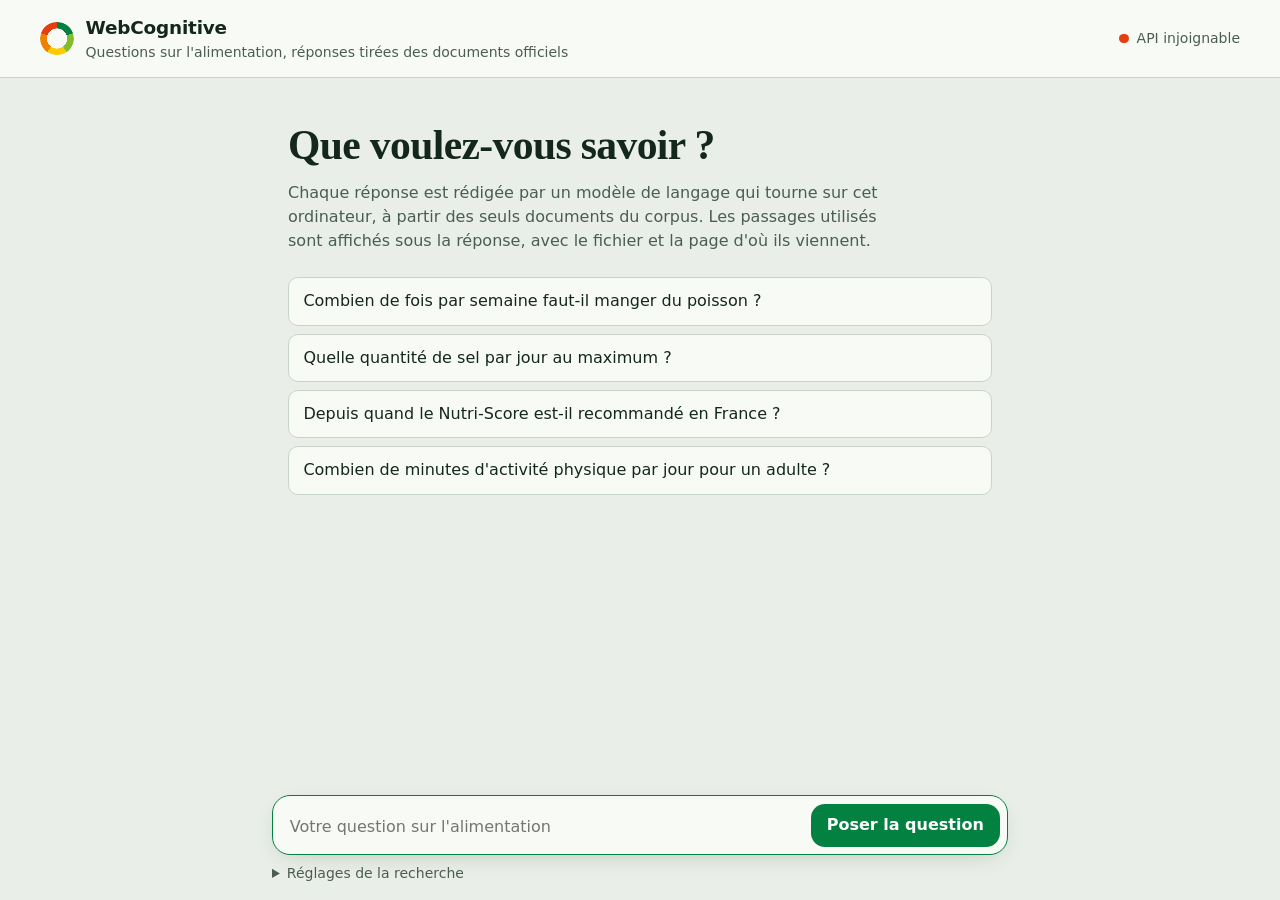
==== frontend/index.html @ bd2d9427 "Étape 6 : interface web de chat (HTML, CSS, JavaScript) - frontend/ : conversation, réponses avec ci" ====
<!doctype html>
<html lang="fr">
<head>
  <meta charset="utf-8">
  <meta name="viewport" content="width=device-width, initial-scale=1">
  <title>WebCognitive — Nutrition</title>
  <link rel="stylesheet" href="style.css">
</head>
<body>
  <header class="entete">
    <div class="marque">
      <span class="logo" aria-hidden="true"></span>
      <div>
        <h1>WebCognitive</h1>
        <p class="sous-titre">Questions sur l'alimentation, réponses tirées des documents officiels</p>
      </div>
    </div>
    <div class="etat" id="etat" role="status" aria-live="polite">
      <span class="pastille" data-etat="attente"></span><span id="etat-texte">Connexion à l'API…</span>
    </div>
  </header>

  <main class="principal">
    <section class="accueil" id="accueil">
      <h2>Que voulez-vous savoir&nbsp;?</h2>
      <p>Chaque réponse est rédigée par un modèle de langage qui tourne sur cet ordinateur, à partir
        des seuls documents du corpus. Les passages utilisés sont affichés sous la réponse, avec le
        fichier et la page d'où ils viennent.</p>
      <ul class="suggestions" id="suggestions" aria-label="Exemples de questions">
        <li><button type="button">Combien de fois par semaine faut-il manger du poisson ?</button></li>
        <li><button type="button">Quelle quantité de sel par jour au maximum ?</button></li>
        <li><button type="button">Depuis quand le Nutri-Score est-il recommandé en France ?</button></li>
        <li><button type="button">Combien de minutes d'activité physique par jour pour un adulte ?</button></li>
      </ul>
    </section>

    <ol class="conversation" id="conversation" aria-live="polite" aria-label="Conversation"></ol>
  </main>

  <footer class="saisie">
    <form id="formulaire" class="formulaire">
      <label for="question" class="visuellement-cache">Votre question</label>
      <textarea id="question" name="question" rows="1" maxlength="1000" required
                placeholder="Votre question sur l'alimentation"></textarea>
      <button type="submit" id="envoyer">Poser la question</button>
    </form>

    <details class="reglages">
      <summary>Réglages de la recherche</summary>
      <div class="reglages-grille">
        <label>Passages consultés
          <input type="number" id="k" min="1" max="20" value="5">
        </label>
        <label>Seuil de pertinence
          <input type="number" id="seuil" min="0" max="1" step="0.05" value="0.30">
        </label>
        <label>Format des documents
          <select id="format">
            <option value="">Tous</option>
            <option value="pdf">PDF</option>
            <option value="html">Pages web</option>
            <option value="docx">Word</option>
            <option value="txt">Texte</option>
          </select>
        </label>
        <label>Modèle de langage
          <input type="text" id="modele" value="mistral" spellcheck="false">
        </label>
      </div>
      <div class="reglages-actions">
        <button type="button" id="indexer" class="secondaire">Réindexer le corpus</button>
        <span id="indexation-etat" role="status" aria-live="polite"></span>
      </div>
    </details>
  </footer>

  <template id="modele-question">
    <li class="tour tour-question"><p class="bulle"></p></li>
  </template>

  <template id="modele-reponse">
    <li class="tour tour-reponse">
      <article class="reponse">
        <p class="reponse-texte"></p>
        <p class="reponse-note"></p>
        <section class="sources" hidden>
          <h3 class="sources-titre"></h3>
          <ol class="sources-liste"></ol>
          <details class="sources-autres" hidden>
            <summary></summary>
            <ol class="sources-liste"></ol>
          </details>
        </section>
      </article>
    </li>
  </template>

  <template id="modele-source">
    <li class="source">
      <div class="source-tete">
        <span class="source-numero"></span>
        <div class="source-origine">
          <span class="source-fichier"></span>
          <span class="source-position"></span>
        </div>
        <span class="pertinence" role="img"><i></i><i></i><i></i><i></i><i></i></span>
      </div>
      <p class="source-titre"></p>
      <details class="source-extrait">
        <summary>Voir le passage</summary>
        <blockquote></blockquote>
      </details>
    </li>
  </template>

  <script src="app.js"></script>
</body>
</html>
---- frontend/style.css ----
/* WebCognitive — interface de chat (étape 6)
   Polices du système uniquement : l'application fonctionne hors ligne. */

:root {
  --fond: #e9efe8;
  --surface: #f8faf6;
  --encre: #14271d;
  --encre-douce: #4b5d52;
  --trait: #c9d4c9;
  --vert: #038141;          /* vert foncé du Nutri-Score */
  --vert-fonce: #02612f;
  --alerte: #a33a12;

  /* échelle de pertinence, couleurs du Nutri-Score */
  --n1: #038141; --n2: #85bb2f; --n3: #fecb02; --n4: #ee8100; --n5: #e63e11;

  --lecture: "Iowan Old Style", "Charter", "Bitstream Charter", "Sitka Text", Cambria, Georgia, serif;
  --interface: system-ui, -apple-system, "Segoe UI", Roboto, "Helvetica Neue", Arial, sans-serif;

  --colonne: 46rem;
  --rayon: 14px;
}

* { box-sizing: border-box; }
html { -webkit-text-size-adjust: 100%; }
body {
  margin: 0;
  min-height: 100vh;
  display: flex;
  flex-direction: column;
  background: var(--fond);
  color: var(--encre);
  font: 16px/1.5 var(--interface);
}
button, input, select, textarea { font: inherit; color: inherit; }
:focus-visible { outline: 3px solid var(--vert); outline-offset: 2px; }
.visuellement-cache { position: absolute; width: 1px; height: 1px; overflow: hidden; clip: rect(0 0 0 0); }

/* ---------------------------------------------------------------- en-tête */

.entete {
  display: flex; align-items: center; justify-content: space-between; gap: 1rem; flex-wrap: wrap;
  padding: 0.9rem clamp(1rem, 4vw, 2.5rem);
  border-bottom: 1px solid var(--trait);
  background: var(--surface);
}
.marque { display: flex; align-items: center; gap: 0.75rem; }
.logo {
  width: 2.1rem; height: 2.1rem; border-radius: 50%; flex: none;
  background: conic-gradient(var(--n1) 0 20%, var(--n2) 0 40%, var(--n3) 0 60%, var(--n4) 0 80%, var(--n5) 0);
  -webkit-mask: radial-gradient(circle, transparent 42%, #000 43%);
          mask: radial-gradient(circle, transparent 42%, #000 43%);
}
.entete h1 { margin: 0; font-size: 1.15rem; letter-spacing: -0.01em; }
.sous-titre { margin: 0; font-size: 0.875rem; color: var(--encre-douce); }
.etat { display: flex; align-items: center; gap: 0.5rem; font-size: 0.875rem; color: var(--encre-douce); }
.pastille { width: 0.6rem; height: 0.6rem; border-radius: 50%; background: var(--trait); flex: none; }
.pastille[data-etat="ok"] { background: var(--vert); }
.pastille[data-etat="partiel"] { background: var(--n3); }
.pastille[data-etat="erreur"] { background: var(--n5); }

/* ---------------------------------------------------------------- zone principale */

.principal {
  flex: 1;
  width: 100%; max-width: var(--colonne);
  margin: 0 auto;
  padding: clamp(1.5rem, 5vh, 3rem) 1rem 2rem;
}

.accueil h2 {
  font: 600 clamp(1.9rem, 4.5vw, 2.6rem)/1.1 var(--lecture);
  letter-spacing: -0.015em;
  margin: 0 0 0.75rem;
}
.accueil p { max-width: 38rem; margin: 0 0 1.5rem; color: var(--encre-douce); }
.suggestions { list-style: none; margin: 0; padding: 0; display: grid; gap: 0.5rem; }
.suggestions button {
  width: 100%; text-align: left; cursor: pointer;
  padding: 0.7rem 0.9rem;
  background: var(--surface); border: 1px solid var(--trait); border-radius: 10px;
}
.suggestions button:hover { border-color: var(--vert); }

.conversation { list-style: none; margin: 0; padding: 0; display: flex; flex-direction: column; gap: 1.75rem; }

.tour-question { display: flex; justify-content: flex-end; }
.bulle {
  margin: 0; max-width: 85%;
  padding: 0.65rem 1rem;
  background: var(--encre); color: var(--surface);
  border-radius: var(--rayon) var(--rayon) 4px var(--rayon);
  white-space: pre-wrap;
}

/* ---------------------------------------------------------------- réponse */

.reponse-texte {
  margin: 0;
  font: 1.125rem/1.65 var(--lecture);
  white-space: pre-wrap;
}
.reponse-note { margin: 0.5rem 0 0; font-size: 0.875rem; color: var(--encre-douce); }
.reponse-note:empty { display: none; }

.tour-reponse.attente .reponse-texte { color: var(--encre-douce); font-style: italic; }
.tour-reponse.hors-corpus .reponse {
  padding: 0.9rem 1rem;
  border: 1px dashed var(--encre-douce); border-radius: var(--rayon);
}
.tour-reponse.erreur .reponse-texte { color: var(--alerte); font-family: var(--interface); font-size: 1rem; }

.citation {
  display: inline-flex; align-items: center; justify-content: center;
  min-width: 1.45rem; height: 1.45rem; padding: 0 0.3rem; margin: 0 0.1rem;
  vertical-align: 0.15em;
  font: 600 0.75rem/1 var(--interface);
  color: var(--surface); background: var(--vert);
  border: 0; border-radius: 6px; cursor: pointer;
}
.citation:hover { background: var(--vert-fonce); }

/* ---------------------------------------------------------------- sources */

.sources { margin-top: 1.1rem; }
.sources-titre { margin: 0 0 0.5rem; font-size: 0.875rem; font-weight: 600; color: var(--encre-douce); }
.sources-liste { list-style: none; margin: 0; padding: 0; display: grid; gap: 0.5rem; }

.source {
  padding: 0.7rem 0.85rem;
  background: var(--surface);
  border: 1px solid var(--trait);
  border-left: 4px solid var(--vert);
  border-radius: 6px var(--rayon) var(--rayon) 6px;
}
.source.non-citee { border-left-color: var(--trait); }
.source.surlignee { box-shadow: 0 0 0 3px color-mix(in srgb, var(--vert) 35%, transparent); }

.source-tete { display: flex; align-items: center; gap: 0.65rem; }
.source-numero {
  flex: none; min-width: 1.45rem; height: 1.45rem; padding: 0 0.3rem;
  display: inline-flex; align-items: center; justify-content: center;
  font-size: 0.75rem; font-weight: 600; border-radius: 6px;
  background: var(--encre); color: var(--surface);
}
.source.non-citee .source-numero { background: var(--trait); color: var(--encre); }
.source-origine { flex: 1; min-width: 0; display: flex; flex-wrap: wrap; column-gap: 0.5rem; }
.source-fichier { font-weight: 600; overflow-wrap: anywhere; }
.source-position { color: var(--encre-douce); }
.source-titre { margin: 0.2rem 0 0; font-size: 0.875rem; color: var(--encre-douce); }

.pertinence { flex: none; display: inline-flex; gap: 2px; }
.pertinence i { width: 0.55rem; height: 0.85rem; border-radius: 2px; background: var(--trait); }
.pertinence[data-niveau="5"] i:nth-child(-n+5),
.pertinence[data-niveau="4"] i:nth-child(-n+4),
.pertinence[data-niveau="3"] i:nth-child(-n+3),
.pertinence[data-niveau="2"] i:nth-child(-n+2),
.pertinence[data-niveau="1"] i:nth-child(-n+1) { background: var(--teinte); }
.pertinence[data-niveau="5"] { --teinte: var(--n1); }
.pertinence[data-niveau="4"] { --teinte: var(--n2); }
.pertinence[data-niveau="3"] { --teinte: var(--n3); }
.pertinence[data-niveau="2"] { --teinte: var(--n4); }
.pertinence[data-niveau="1"] { --teinte: var(--n5); }

.source-extrait { margin-top: 0.4rem; }
.source-extrait summary { cursor: pointer; font-size: 0.875rem; color: var(--vert-fonce); width: fit-content; }
.source-extrait blockquote {
  margin: 0.5rem 0 0; padding: 0.1rem 0 0.1rem 0.8rem;
  border-left: 2px solid var(--trait);
  font: 0.95rem/1.55 var(--lecture);
  white-space: pre-wrap;
}

.sources-autres { margin-top: 0.6rem; }
.sources-autres > summary { cursor: pointer; font-size: 0.875rem; color: var(--encre-douce); margin-bottom: 0.5rem; }

/* ---------------------------------------------------------------- saisie */

.saisie {
  position: sticky; bottom: 0;
  padding: 0.75rem 1rem 1rem;
  background: linear-gradient(to bottom, transparent, var(--fond) 1rem);
}
.formulaire, .reglages { max-width: var(--colonne); margin: 0 auto; }
.formulaire {
  display: flex; gap: 0.5rem; align-items: flex-end;
  padding: 0.45rem;
  background: var(--surface);
  border: 1px solid var(--trait); border-radius: calc(var(--rayon) + 4px);
  box-shadow: 0 6px 24px -12px rgb(20 39 29 / 0.35);
}
.formulaire textarea {
  flex: 1; resize: none; border: 0; background: transparent;
  padding: 0.55rem 0.6rem; max-height: 10rem; line-height: 1.4;
}
.formulaire textarea:focus-visible { outline: none; }
.formulaire:focus-within { border-color: var(--vert); }

button[type="submit"], .secondaire {
  flex: none; cursor: pointer;
  padding: 0.6rem 1rem; border-radius: var(--rayon);
  font-weight: 600;
}
button[type="submit"] { border: 0; background: var(--vert); color: #fff; }
button[type="submit"]:hover { background: var(--vert-fonce); }
button:disabled { opacity: 0.55; cursor: progress; }
.secondaire { background: transparent; border: 1px solid var(--encre-douce); }

.reglages { margin-top: 0.5rem; font-size: 0.875rem; }
.reglages summary { cursor: pointer; color: var(--encre-douce); width: fit-content; }
.reglages-grille { display: grid; grid-template-columns: repeat(auto-fit, minmax(9.5rem, 1fr)); gap: 0.75rem; margin-top: 0.75rem; }
.reglages label { display: grid; gap: 0.25rem; color: var(--encre-douce); }
.reglages input, .reglages select {
  padding: 0.4rem 0.5rem; border: 1px solid var(--trait); border-radius: 8px; background: var(--surface);
}
.reglages-actions { display: flex; align-items: center; gap: 0.75rem; flex-wrap: wrap; margin-top: 0.75rem; }

@media (max-width: 540px) {
  .sous-titre { display: none; }
  button[type="submit"] { padding: 0.6rem 0.75rem; }
  .bulle { max-width: 95%; }
}

@media (prefers-reduced-motion: no-preference) {
  .tour { animation: apparition 180ms ease-out; }
  @keyframes apparition { from { opacity: 0; transform: translateY(4px); } }
}
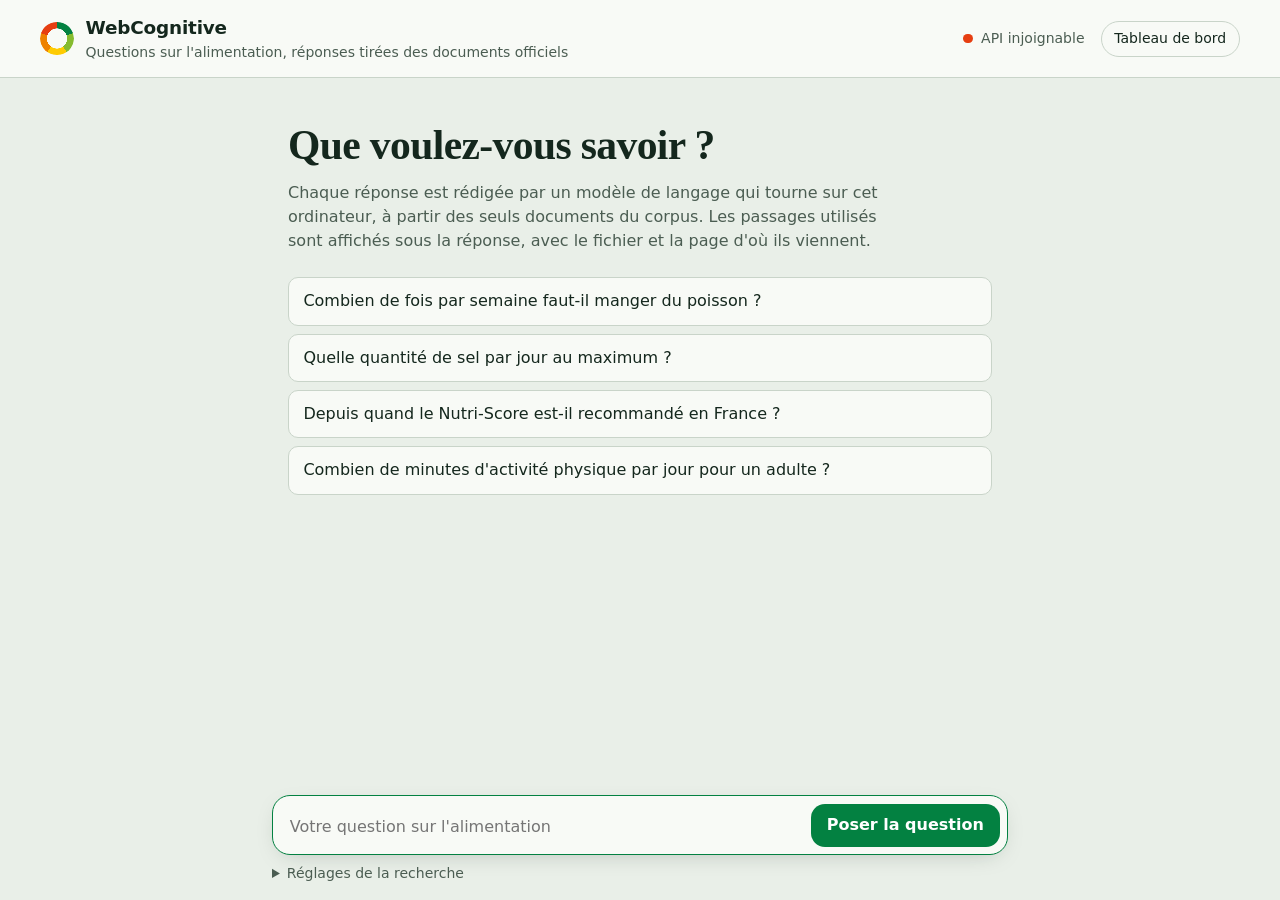
==== commit e89dca95: "Étape 7 : tableau de bord du corpus (dataviz)" ====
--- a/frontend/index.html
+++ b/frontend/index.html
@@ -15,8 +15,11 @@
         <p class="sous-titre">Questions sur l'alimentation, réponses tirées des documents officiels</p>
       </div>
     </div>
-    <div class="etat" id="etat" role="status" aria-live="polite">
-      <span class="pastille" data-etat="attente"></span><span id="etat-texte">Connexion à l'API…</span>
+    <div class="entete-droite">
+      <div class="etat" id="etat" role="status" aria-live="polite">
+        <span class="pastille" data-etat="attente"></span><span id="etat-texte">Connexion à l'API…</span>
+      </div>
+      <a class="lien-tableau" href="dataviz.html">Tableau de bord</a>
     </div>
   </header>
 
--- a/frontend/style.css
+++ b/frontend/style.css
@@ -54,6 +54,12 @@
 .entete h1 { margin: 0; font-size: 1.15rem; letter-spacing: -0.01em; }
 .sous-titre { margin: 0; font-size: 0.875rem; color: var(--encre-douce); }
 .etat { display: flex; align-items: center; gap: 0.5rem; font-size: 0.875rem; color: var(--encre-douce); }
+.entete-droite { display: flex; align-items: center; gap: 1rem; flex-wrap: wrap; }
+.lien-tableau {
+  padding: 0.4rem 0.8rem; border-radius: 999px; border: 1px solid var(--trait);
+  color: var(--encre); text-decoration: none; font-size: 0.875rem;
+}
+.lien-tableau:hover { background: var(--fond); }
 .pastille { width: 0.6rem; height: 0.6rem; border-radius: 50%; background: var(--trait); flex: none; }
 .pastille[data-etat="ok"] { background: var(--vert); }
 .pastille[data-etat="partiel"] { background: var(--n3); }
